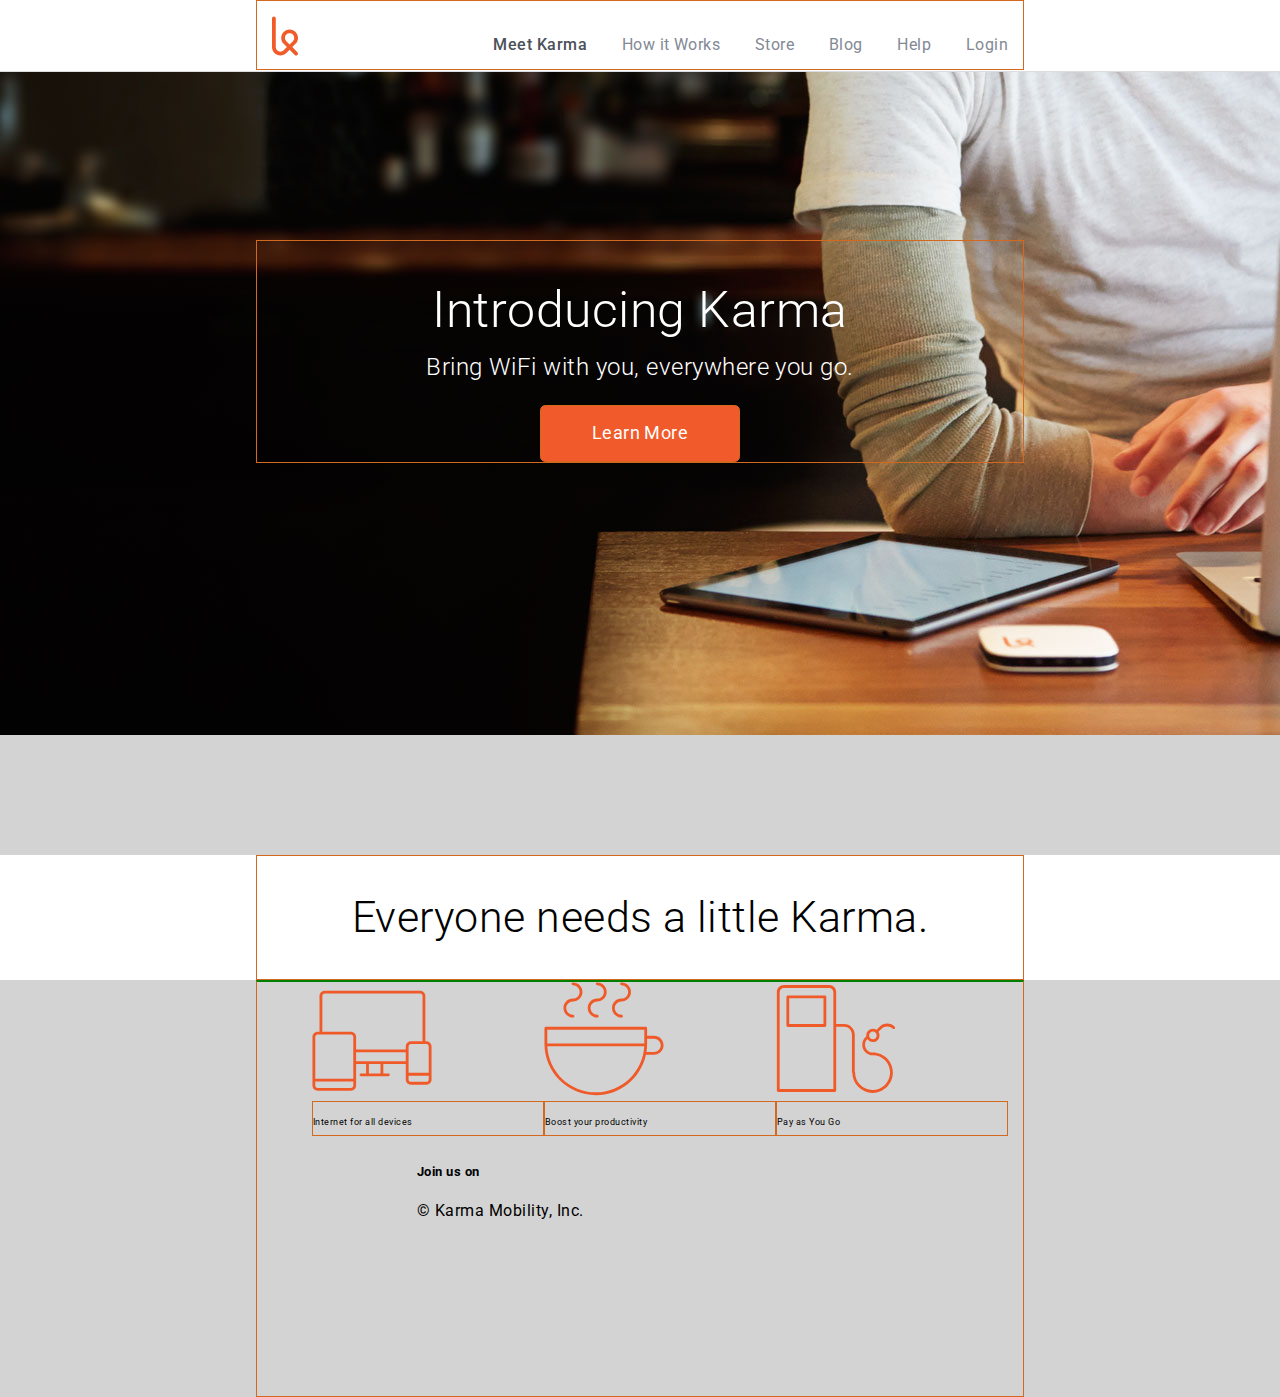
==== index.html @ 3d266597 "moved files to main project folder and started footer" ====
<!DOCTYPE html>
<html lang="en">
<head>
	<meta charset="UTF-8">
	<link href='https://fonts.googleapis.com/css?family=Roboto:400,500,300' rel='stylesheet' type='text/css'>
	<!-- Commenting out the maxcdn until ready to open this page on github
	<link href="//maxcdn.bootstrapcdn.com/font-awesome/4.2.0/css/font-awesome.min.css" rel="stylesheet">
	-->
	<link href="css/font-awesome.min.css" rel="stylesheet">
	<link rel="stylesheet" type="text/css" href="css/normalize.css">
	<link rel="stylesheet" type="text/css" href="css/style.css">
	<title>Document</title>
</head>
<body>
	<nav class="top-navigation">
        <div class="content">
            <ul class="links">
                <li class="active">Meet Karma</li>
                <li>How it Works</li>
                <li>Store</li>
                <li>Blog</li>
                <li>Help</li>
                <li>Login</li>
            </ul>
            <img class="logo" src="images/karma-logo.svg" alt="Logo Image" width="26">
        </div>
    	
	</nav>
	
	<header class="header">
		<div class="content">
			<h1>Introducing Karma</h1>
			<h3>Bring WiFi with you, everywhere you go.</h3>
			<div class="button">
				<p>Learn More</p>
			</div>
		</div>
	</header>
	
	<section class="choices">
		<div class="content">
			<h2>Everyone needs a little Karma.</h2>
			<ul class="icons">
				<li>
					<img src="images/icon-1devices.svg" alt="Internet for all devices image" width="120px" height="120px">
					<div class="caption">
						<p>Internet for all devices</p>
					</div>
				</li>
				<li>
					<img src="images/icon-2coffee.svg" alt="Boost your productivity image" width="120px" height="120px">
					<div class="caption">
						<p>Boost your productivity</p>
					</div>
				</li>	
				<li>
					<img src="images/icon-3refill.svg" alt="Pay as you go image" width="120px" height="120px">
					<div class="caption">
						<p>Pay as You Go</p>
					</div>
				</li>
			</ul>
		</div>
	</section>
	
	<footer class="social">
		<div class="content">
			<h5>Join us on</h5>
			<ul class="">
				<li></li>
				<li></li>
				<li></li>
			</ul>
			<p> &copy; Karma Mobility, Inc.</p>
		</div>
	</footer>
</body>
</html>
---- css/style.css ----
html{
	margin: 0;
	padding: 0;
	border: 0;
	box-sizing: border-box;
}

*, *:before, *:after {
	box-sizing: inherit;
}

body {
	background-color: lightgray;
	font-family: 'Roboto', sans-serif;
	letter-spacing: 0.03em;
	-webkit-font-smoothing: antialiased;
}

div {
	border: 1px solid chocolate;
}

ol, ul {
	list-style: none;
}

.content, .header > .content, .button {
	padding:0 15px;
	width: 60%;
	margin:0 auto;
	
}



/** NAVIGATION SECTION **/
.top-navigation {
	background-color:#fff;
	position: fixed;
	width:100%;
	border-bottom: 1px solid #ddd;
	z-index: 9999;
}

.top-navigation > .content {
	height: 4.375em;
	width: 60%;
	margin: auto;
}

.top-navigation .logo {
	height: 4.375em;
	float: left;
}

.top-navigation .links {
	float:right;
	color:#838994;
	font-size; 1.04em;
	margin-top: 34px;
}

.top-navigation .links li {
	display:inline-block;
	margin-left: 30px;
}

.top-navigation .links .active {
	color: #4c5058;
	font-weight: 500;
}

.top-navigation .links li:hover {
	cursor: pointer;
	color: #333333;
}

/** HEADER SECTION **/

.header {
	background-position: center bottom;
	background-size: cover;
    height: 45.938rem;
	background-repeat: no-repeat;
	background-image: url(../images/first-background.jpg);
	padding: 15em 0;
	text-align: center;
	margin-bottom: 7.5em;
}

h1, h3 {
	text-align: center;
	font-weight: 300;
	color: white;
}
h1 {
	font-size: 3.1em;
	margin-top: 0.8em;
}

h3 {
	font-size: 1.5em;
	margin-top: -0.8em;
}

.content > .button{
	width: 200px;
	color: white;
	background-color: #F15A2A;
	border-radius: 0.3em;
	font-size: 1.1em;
	text-align: center;
}

.header >.button:hover {
	background-color: #d9400e;
	cursor: pointer;
}

/** ICON SECTION **/

.choices {
	background-color: white;
}

.choices .content h2 {
	color: black;
	font-weight: 300;
	font-size: 2.7em;
	text-align: center;
	
}

.choices .icons > li {
	display: inline-block;
	width:33.3333333%;
	float: left;
	font-weight: 400;
	font-size: 0.55em;

}

img {
    max-width:100%;
    height:auto;
}

h2{
	font-weight: 300;
	font-size: 1em;
	text-align: center;
}

.caption {
	padding: 0.7em 0 0 0;
}

/** FOOTER SECTION **/
.social .content {
	border-top: solid 2px green;
	padding: 10em;
}
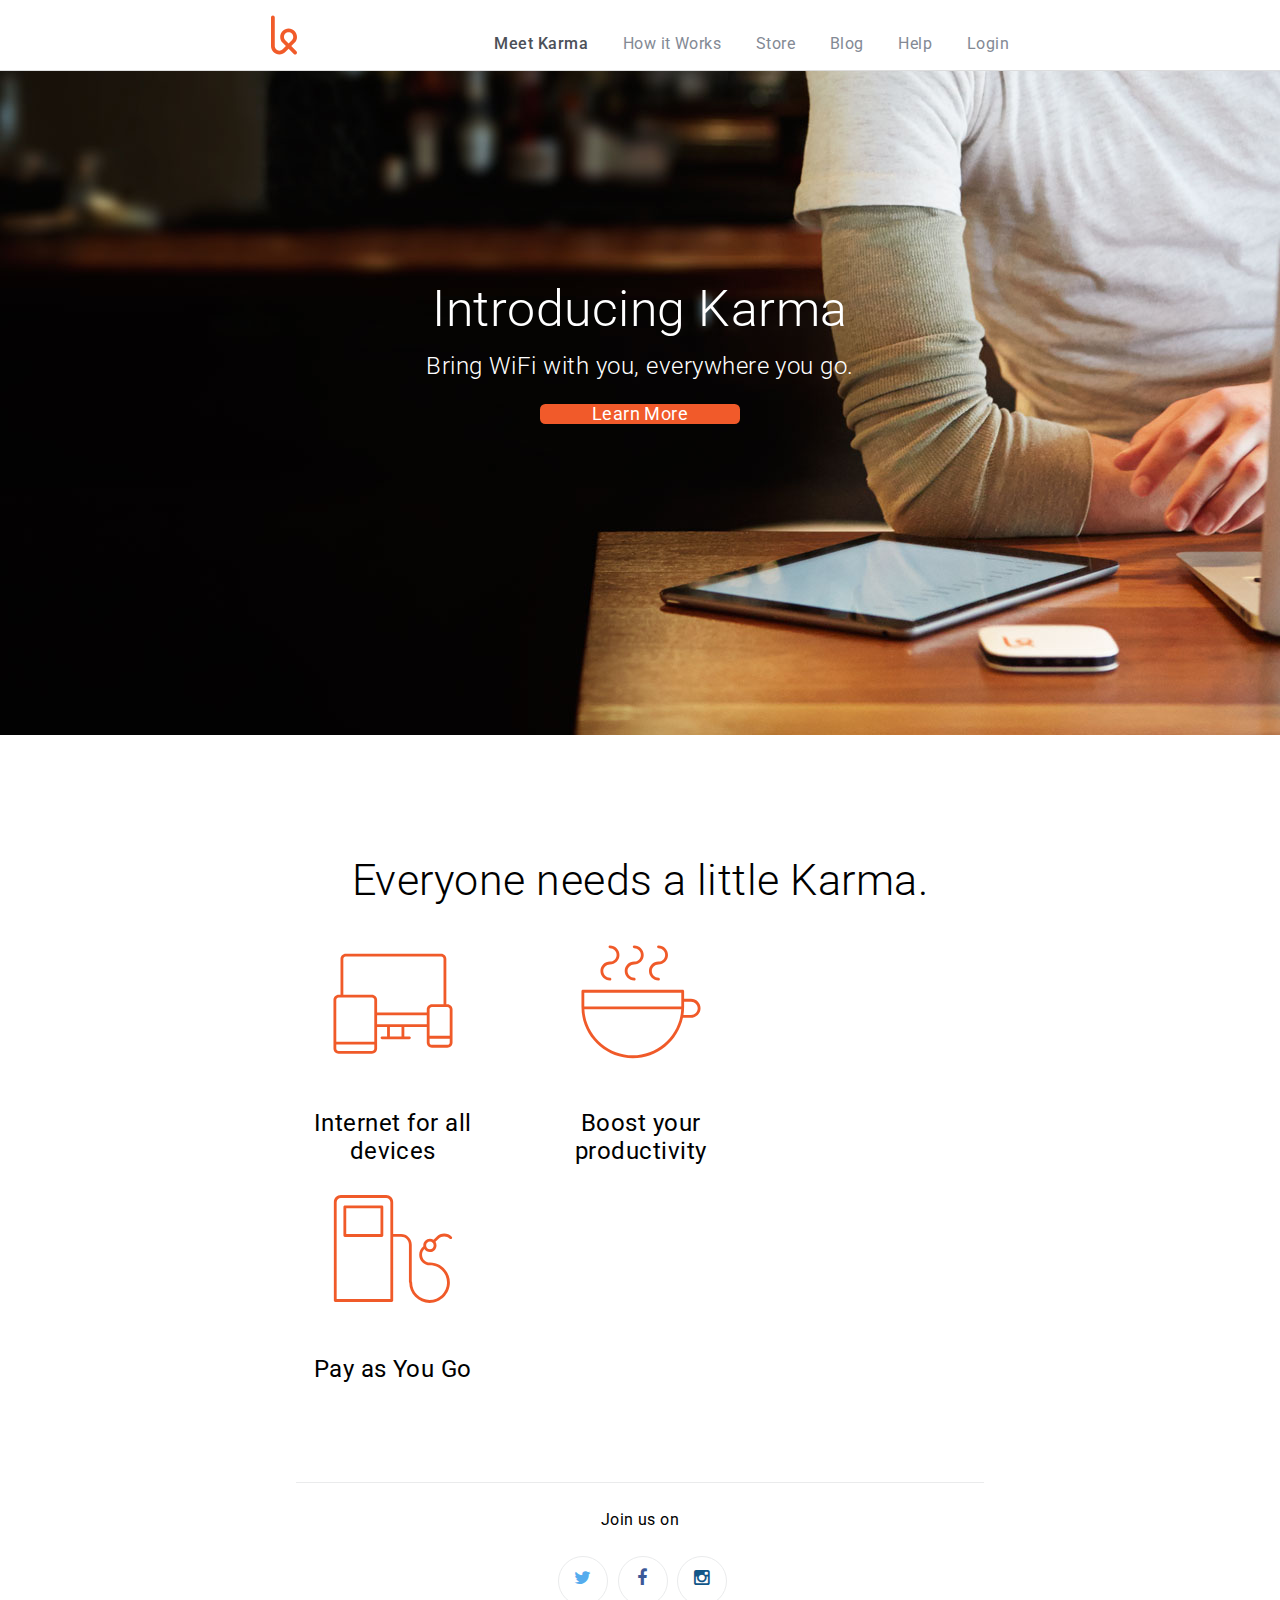
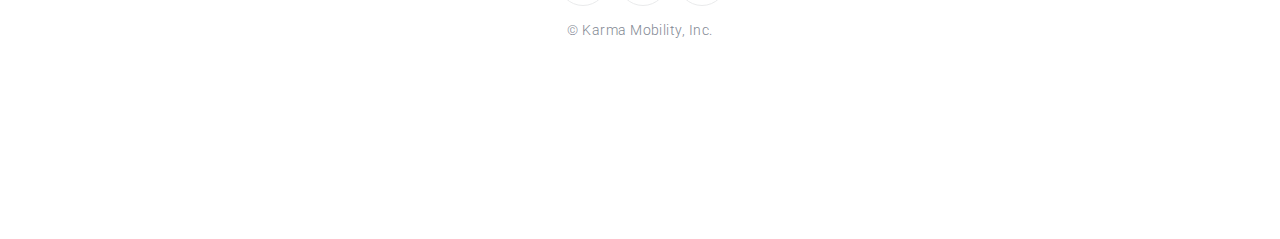
==== commit 5e3755c1: "finished footer - project is done" ====
--- a/index.html
+++ b/index.html
@@ -65,11 +65,21 @@
 	
 	<footer class="social">
 		<div class="content">
+			<hr>
 			<h5>Join us on</h5>
-			<ul class="">
-				<li></li>
-				<li></li>
-				<li></li>
+			<ul>
+				<li>
+					<div><i class="fa fa-twitter"></i>
+					</div>
+				</li>
+				<li>
+					<div><i class="fa fa-facebook"></i>
+					</div>
+				</li>	
+				<li>
+					<div><i class="fa fa-instagram"></i>
+					</div>
+				</li>
 			</ul>
 			<p> &copy; Karma Mobility, Inc.</p>
 		</div>
--- a/css/style.css
+++ b/css/style.css
@@ -10,24 +10,25 @@
 }
 
 body {
-	background-color: lightgray;
 	font-family: 'Roboto', sans-serif;
 	letter-spacing: 0.03em;
 	-webkit-font-smoothing: antialiased;
 }
 
 div {
-	border: 1px solid chocolate;
+	/** border: 1px solid chocolate; **/
 }
 
 ol, ul {
 	list-style: none;
+	padding: 0px;
 }
 
 .content, .header > .content, .button {
 	padding:0 15px;
 	width: 60%;
 	margin:0 auto;
+
 	
 }
 
@@ -120,10 +121,10 @@
 /** ICON SECTION **/
 
 .choices {
-	background-color: white;
-}
-
-.choices .content h2 {
+	margin-bottom: 75px;
+}
+
+.choices h2 {
 	color: black;
 	font-weight: 300;
 	font-size: 2.7em;
@@ -133,10 +134,10 @@
 
 .choices .icons > li {
 	display: inline-block;
-	width:33.3333333%;
-	float: left;
+	width:33%;
 	font-weight: 400;
-	font-size: 0.55em;
+	font-size: 1.5em;
+	text-align: center;
 
 }
 
@@ -156,7 +157,48 @@
 }
 
 /** FOOTER SECTION **/
-.social .content {
-	border-top: solid 2px green;
-	padding: 10em;
-}+footer .content {
+	text-align: center;
+	margin-bottom: 200px;
+}
+
+footer hr {
+	border:0;
+	border-top:1px solid #eaebec;
+	margin: 25px;
+}
+footer h5 {
+	font-weight: 400;
+	font-size: 1em;
+}
+
+footer p {
+	color: #838994;
+	font-weight: 300;
+	font-size: 0.9em
+}
+footer li {
+	display: inline-block;
+	font-size: 1.125em;
+	margin-left: 5px;
+}
+
+footer li div {
+	height: 50px;
+	width: 50px;
+	border: 1px solid #eaebec;
+	border-radius: 50%;
+	padding: 10px;
+	
+}
+.fa-twitter {
+	color: #55acee;
+}
+
+.fa-facebook {
+	color: #3b5998;
+}
+
+.fa-instagram {
+	color: #125688;
+}
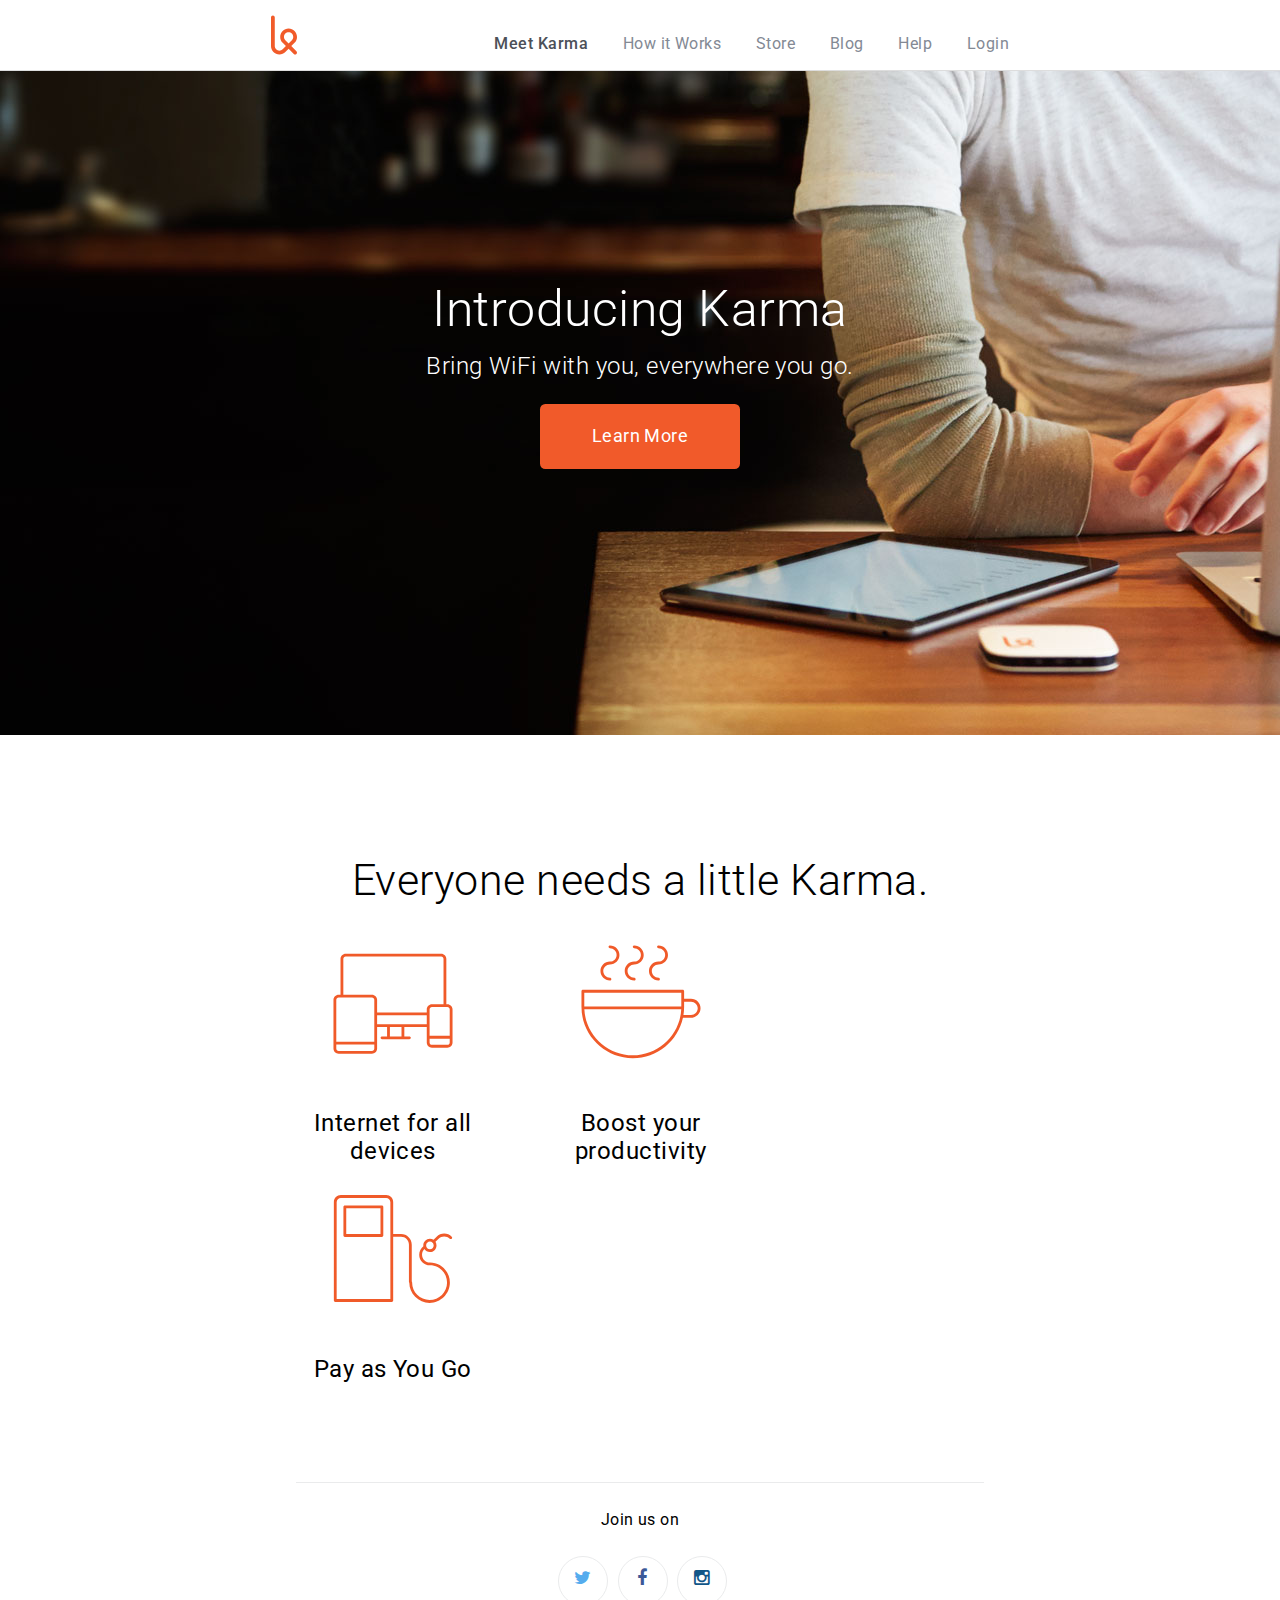
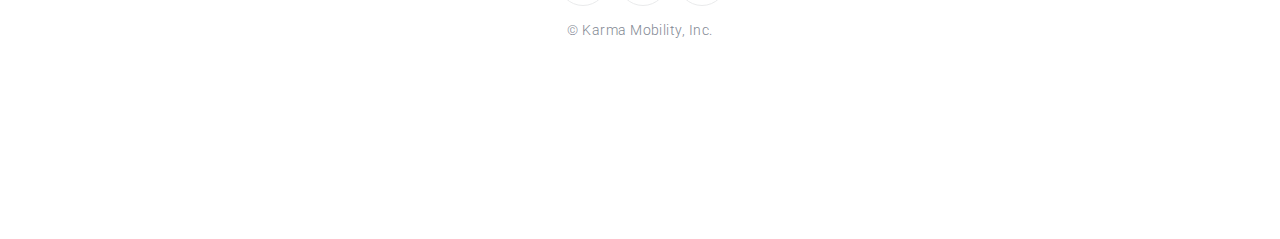
==== commit 971968fc: "add favicon" ====
--- a/index.html
+++ b/index.html
@@ -4,12 +4,17 @@
 	<meta charset="UTF-8">
 	<link href='https://fonts.googleapis.com/css?family=Roboto:400,500,300' rel='stylesheet' type='text/css'>
 	<!-- Commenting out the maxcdn until ready to open this page on github
-	<link href="//maxcdn.bootstrapcdn.com/font-awesome/4.2.0/css/font-awesome.min.css" rel="stylesheet">
+		<link href="//maxcdn.bootstrapcdn.com/font-awesome/4.2.0/css/font-awesome.min.css" rel="stylesheet">
 	-->
+	
+	<!-- Commenting out the favicon.png link because I'm using a favicon.ico on this project 
+		<link rel="icon" type="image/png" href="favicon_name.png" />
+	-->	
 	<link href="css/font-awesome.min.css" rel="stylesheet">
+	<link rel="shortcut icon" type="image/x-icon"  href="favicon.ico">
 	<link rel="stylesheet" type="text/css" href="css/normalize.css">
 	<link rel="stylesheet" type="text/css" href="css/style.css">
-	<title>Document</title>
+	<title>Karma-Clone</title>
 </head>
 <body>
 	<nav class="top-navigation">
--- a/css/style.css
+++ b/css/style.css
@@ -111,6 +111,7 @@
 	border-radius: 0.3em;
 	font-size: 1.1em;
 	text-align: center;
+	line-height: 65px
 }
 
 .header >.button:hover {
